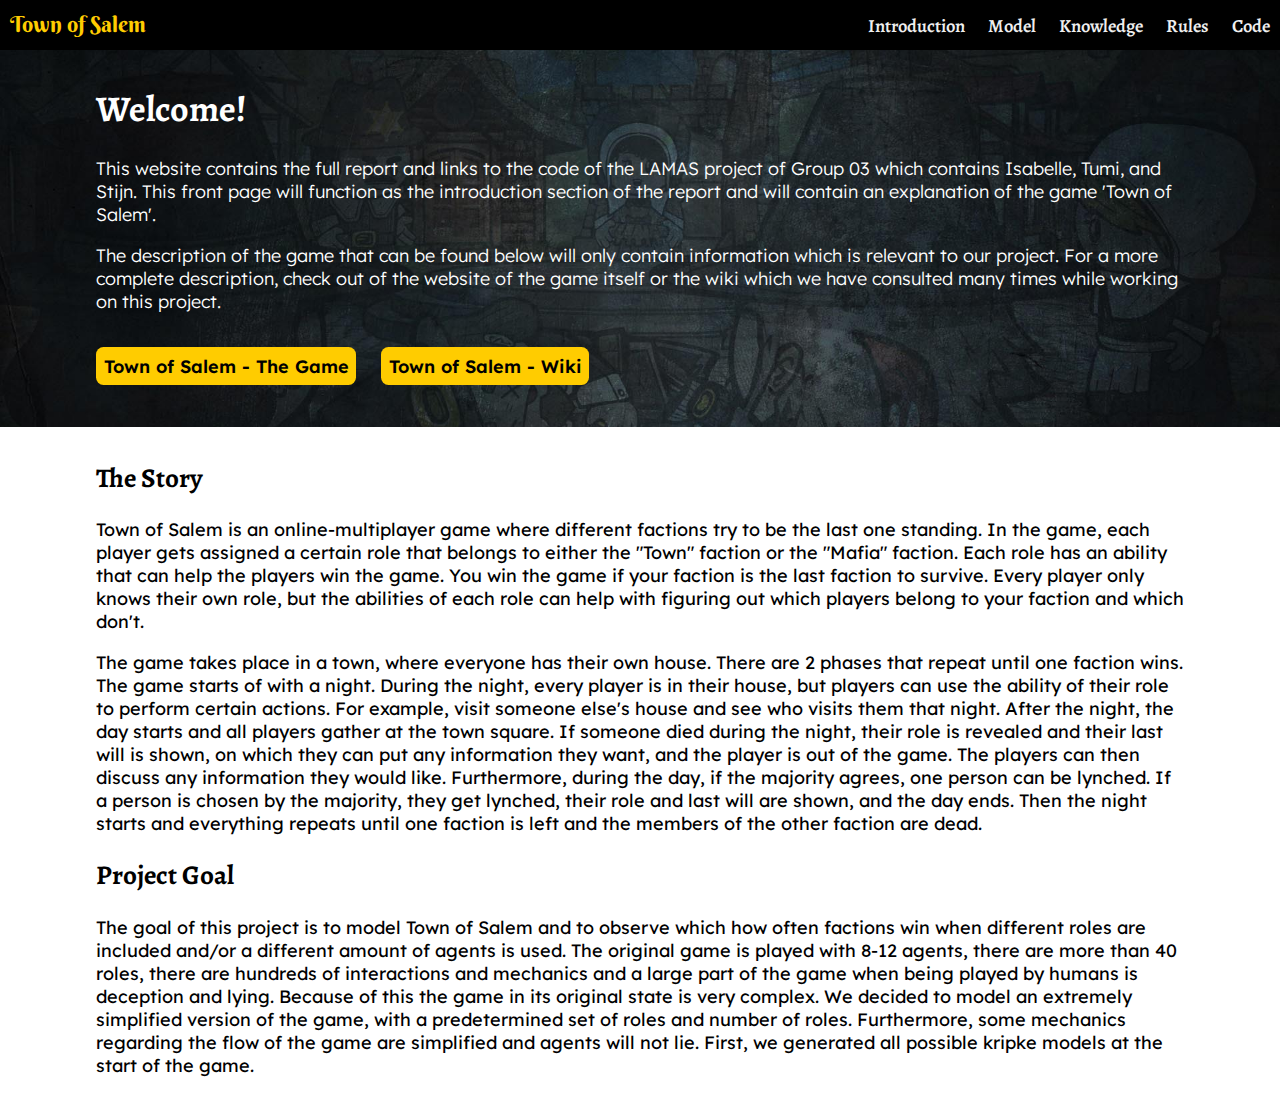
==== index.html @ 6a0440d5 "fix favicon" ====
<!doctype html>
<html>

<head>
<title>LAMAS Town Of Salem</title>
<meta name="description" content="Project page for the course LAMAS at the University of Groningen">
<link rel="preconnect" href="https://fonts.googleapis.com">
<link rel="preconnect" href="https://fonts.gstatic.com" crossorigin>
<link href="https://fonts.googleapis.com/css2?family=Alegreya:wght@400;600&family=Berkshire+Swash&family=El+Messiri:wght@500;600&family=Lexend:wght@300;400&display=swap" rel="stylesheet"> 
<link rel="stylesheet" href="mystyle.css">
<link rel="icon" type="image/x-icon" href="assets/favicon.ico">
</head>

<body>
    <div class="nav">
        <input type="checkbox" id="nav-check">
        <div class="nav-header">
          <div class="nav-title">
            <a href="index.html">Town of Salem</a>
          </div>
        </div>
        <div class="nav-btn">
          <label for="nav-check">
            <span></span>
            <span></span>
            <span></span>
          </label>
        </div>
        
        <div class="nav-links">
          <a href="index.html" target="_self">Introduction</a>
          <a href="model.html" target="_self">Model</a>
          <a href="knowledge.html" target="_self">Knowledge</a>
          <a href="rules.html" target="_self">Rules</a>
          <a href="https://github.com/DarkPr0digy/TownOfSalemLAMAS" target="_blank">Code</a>
        </div>
      </div>
      
      <div class="front-page">
            <h1>Welcome!</h1>
            <p>This website contains the full report and links to the code of the LAMAS project of Group 03 which contains Isabelle, Tumi, and Stijn. This front page will function as the introduction section of the report and will contain an explanation of the game 'Town of Salem'.</p>
            <p>The description of the game that can be found below will only contain information which is relevant to our project. For a more complete description, check out of the website of the game itself or the wiki which we have consulted many times while working on this project. </p>
            <br>
            <span>
                <a href="https://www.blankmediagames.com/" target="_blank">Town of Salem - The Game</a>
                <a href="https://town-of-salem.fandom.com/wiki/Town_of_Salem_Wiki" target="_blank">Town of Salem - Wiki</a>
            </span>
      </div>

      <div class="front-page-content">
        <h2>The Story</h2>
        <p>Town of Salem is an online-multiplayer game where different factions try to be the last one standing. In the game, each player gets assigned a certain role that belongs to either the "Town" faction or the "Mafia" faction. Each role has an ability that can help the players win the game. You win the game if your faction is the last faction to survive. Every player only knows their own role, but the abilities of each role can help with figuring out which players belong to your faction and which don't. 
        </p>
        <p>The game takes place in a town, where everyone has their own house. There are 2 phases that repeat until one faction wins. The game starts of with a night. During the night, every player is in their house, but players can use the ability of their role to perform certain actions. For example, visit someone else's house and see who visits them that night. After the night, the day starts and all players gather at the town square. If someone died during the night, their role is revealed and their last will is shown, on which they can put any information they want, and the player is out of the game. The players can then discuss any information they would like. Furthermore, during the day, if the majority agrees, one person can be lynched. If a person is chosen by the majority, they get lynched, their role and last will are shown, and the day ends. Then the night starts and everything repeats until one faction is left and the members of the other faction are dead.</p>
        
        <h2>Project Goal</h2>
        <p>The goal of this project is to model Town of Salem and to observe which how often factions win when different roles are included and/or a different amount of agents is used. The original game is played with 8-12 agents, there are more than 40 roles, there are hundreds of interactions and mechanics and a large part of the game when being played by humans is deception and lying. Because of this the game in its original state is very complex. We decided to model an extremely simplified version of the game, with a predetermined set of roles and number of roles. Furthermore, some mechanics regarding the flow of the game are simplified and agents will not lie.
          First, we generated all possible kripke models at the start of the game. </p>
      </div>

      <!-- <div class="footing">
        <p>Isabelle, Tumi, Stijn, Logical Aspects of Multi-Agent Systems, MSc AI, University of Groningen</p>
      </div> -->
</body>
</html>
---- mystyle.css ----
* {
    box-sizing: border-box;
  }
  
  body {
    margin: 0px;
    font-size:18px;
    font-family: 'Lexend', sans-serif;      
  }

  h1 {
    font-family:'Alegreya', serif;
  }

  h2 {
    font-family:'Alegreya', serif;
  }

  .front-page-content {
    padding: 10px;
    padding-left:7.5%;
    padding-right:7.5%;
    font-family: 'Lexend', sans-serif;      
  }

  /* .footing {
    background-color: black;
    color:rgba(255, 255, 255, 0.397);
    font-weight:300;
    font-size:80%;
    bottom:0;
    padding-bottom:20px;
    text-align:right;
    font-size:80%;
    font-weight: 400;
    color:grey;
    background-color:black;
    font-style: italic;
    text-align: right;
    margin-right:10px;
    margin-bottom:10px;
    padding-bottom:30px;
    position:absolute;
    box-sizing:border-box;
  }
  */

  /* .footing p {
    margin-bottom:-15px;
  } */ 

  .front-page {
    background-color: black;
    font-family: 'Lexend', sans-serif;   
    font-weight:300;   
    color:white;
    padding: 10px;
    padding-left:7.5%;
    padding-right:7.5%;
    background-image: url('assets/bg.jpg');
    padding-bottom:50px;
    background-position:center;
    background-size:cover;
  }

  .front-page a {
    color:black;
    padding:7.5px;
    background-color: rgb(255, 204, 0);
    border-radius: 7.5px;
    font-weight: 600;
    text-decoration: none;
    margin-right:20px;
    -webkit-box-decoration-break: clone;
    -o-box-decoration-break: clone;
    box-decoration-break: clone;
  }
  .front-page a:hover {
      background-color: rgba(255, 204, 0, 0.774);
  }

  .front-page a:visited { 
      text-decoration: none; 
    }

  .nav {
    height: 50px;
    width: 100%;
    background-color: black;
    position: relative;
  }

  .nav-title{
    font-family: 'Berkshire Swash', cursive;
  }
  
  .nav > .nav-header {
    display: inline;
  }
  
  .nav > .nav-header > .nav-title {
    display: inline-block;
    font-size: 22px;
    color: rgb(255, 204, 0);
    padding: 10px 10px 10px 10px;
  }

  .nav-title a{
    font-size: 22px;
    color: rgb(255, 204, 0);
    text-decoration: none;
  }
  
  .nav > .nav-btn {
    display: none;
  }
  
  .nav > .nav-links {
    display: inline;
    float: right;
    font-size: 18.5px;
    font-family: 'Alegreya', serif;
    font-weight: 600;
  }
  
  .nav > .nav-links > a {
    display: inline-block;
    padding: 13px 10px 13px 10px;
    text-decoration: none;
    color: #efefef;
  }
  
  .nav > .nav-links > a:hover {
    background-color: rgba(88, 88, 88, 0.607);
  }
  
  .nav > #nav-check {
    display: none;
  }
  
  @media (max-width:650px) {
    .nav > .nav-btn {
      display: inline-block;
      position: absolute;
      right: 0px;
      top: 0px;
    }
    .nav > .nav-btn > label {
      display: inline-block;
      width: 50px;
      height: 50px;
      padding: 13px;
    }
    .nav > .nav-btn > label:hover,.nav  #nav-check:checked ~ .nav-btn > label {
      background-color: rgba(0, 0, 0, 0.3);
    }
    .nav > .nav-btn > label > span {
      display: block;
      width: 25px;
      height: 10px;
      border-top: 2px solid #eee;
    }
    .nav > .nav-links {
      position: absolute;
      display: block;
      width: 100%;
      background-color: #333;
      height: 0px;
      transition: all 0.3s ease-in;
      overflow-y: hidden;
      top: 50px;
      left: 0px;
    }
    .nav > .nav-links > a {
      display: block;
      width: 100%;
    }
    .nav > #nav-check:not(:checked) ~ .nav-links {
      height: 0px;
    }
    .nav > #nav-check:checked ~ .nav-links {
      height: calc(100vh - 50px);
      overflow-y: auto;
    }
  }
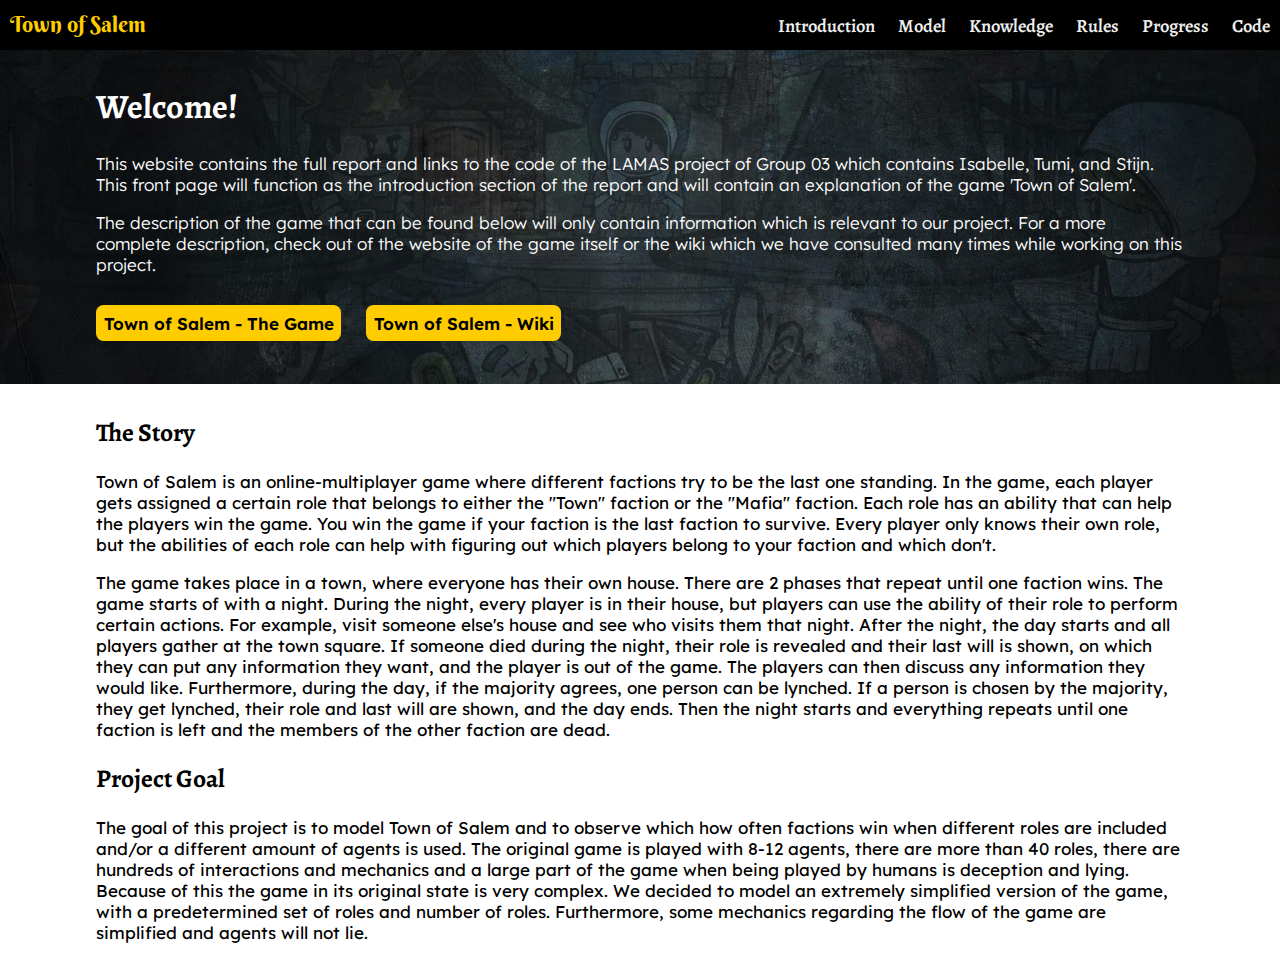
==== commit 039926fd: "Added initial content + added progress page" ====
--- a/index.html
+++ b/index.html
@@ -32,6 +32,7 @@
           <a href="model.html" target="_self">Model</a>
           <a href="knowledge.html" target="_self">Knowledge</a>
           <a href="rules.html" target="_self">Rules</a>
+          <a href="progress.html" target="_self">Progress</a>
           <a href="https://github.com/DarkPr0digy/TownOfSalemLAMAS" target="_blank">Code</a>
         </div>
       </div>
@@ -55,7 +56,7 @@
         
         <h2>Project Goal</h2>
         <p>The goal of this project is to model Town of Salem and to observe which how often factions win when different roles are included and/or a different amount of agents is used. The original game is played with 8-12 agents, there are more than 40 roles, there are hundreds of interactions and mechanics and a large part of the game when being played by humans is deception and lying. Because of this the game in its original state is very complex. We decided to model an extremely simplified version of the game, with a predetermined set of roles and number of roles. Furthermore, some mechanics regarding the flow of the game are simplified and agents will not lie.
-          First, we generated all possible kripke models at the start of the game. </p>
+        </p>
       </div>
 
       <!-- <div class="footing">
--- a/mystyle.css
+++ b/mystyle.css
@@ -4,7 +4,7 @@
   
   body {
     margin: 0px;
-    font-size:18px;
+    font-size:17px;
     font-family: 'Lexend', sans-serif;      
   }
 
@@ -14,13 +14,50 @@
 
   h2 {
     font-family:'Alegreya', serif;
+  }
+
+  h3 {
+    font-family:'Alegreya', serif;
+  }
+
+  .image-container{
+    float:left;
+    padding-right:15px;
+    width:65px;
+  }
+  .text-container{
+    display:inline;
+
+  }
+
+  .title-icon-container img {
+    float:left;
+    width:30px;
+    margin-right:10px;
   }
 
   .front-page-content {
     padding: 10px;
     padding-left:7.5%;
     padding-right:7.5%;
-    font-family: 'Lexend', sans-serif;      
+    font-family: 'Lexend', sans-serif; 
+    font-weight:400;     
+  }
+
+
+
+  .front-page-content a {
+    color: #000000;
+    text-decoration: none;
+    padding: 2px 0px 1px;
+    background-image: linear-gradient(transparent 0%, transparent calc(50% - 9px), #00999959 calc(50% - 9px), #00999959 100%);    
+    background-size: 100% 200%;
+    transition: background-position 120ms ease-in-out 0s, padding 120ms ease-in-out 0s;
+  }
+
+  .front-page-content a:hover {
+    background-position: 0px 100%;
+    background-image: linear-gradient(transparent 0%, transparent calc(50% - 9px), #00999959 calc(50% - 9px), #00999959 100%);
   }
 
   /* .footing {
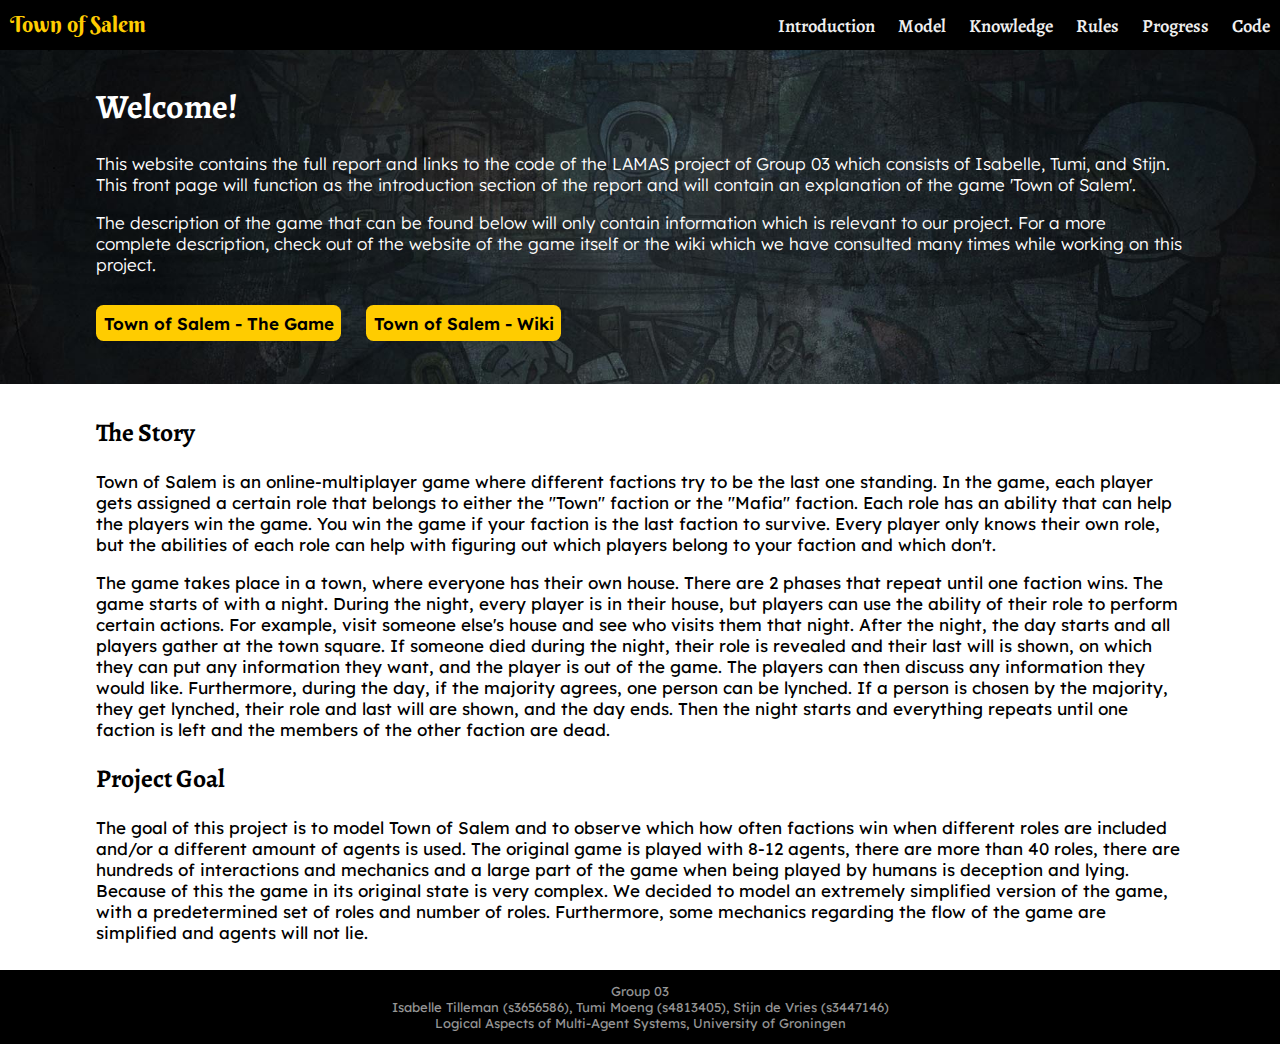
==== commit 3383cb58: "added footer with names" ====
--- a/index.html
+++ b/index.html
@@ -39,7 +39,7 @@
       
       <div class="front-page">
             <h1>Welcome!</h1>
-            <p>This website contains the full report and links to the code of the LAMAS project of Group 03 which contains Isabelle, Tumi, and Stijn. This front page will function as the introduction section of the report and will contain an explanation of the game 'Town of Salem'.</p>
+            <p>This website contains the full report and links to the code of the LAMAS project of Group 03 which consists of Isabelle, Tumi, and Stijn. This front page will function as the introduction section of the report and will contain an explanation of the game 'Town of Salem'.</p>
             <p>The description of the game that can be found below will only contain information which is relevant to our project. For a more complete description, check out of the website of the game itself or the wiki which we have consulted many times while working on this project. </p>
             <br>
             <span>
@@ -59,8 +59,8 @@
         </p>
       </div>
 
-      <!-- <div class="footing">
-        <p>Isabelle, Tumi, Stijn, Logical Aspects of Multi-Agent Systems, MSc AI, University of Groningen</p>
-      </div> -->
+      <div class="footing">
+        <p>Group 03 <br> Isabelle Tilleman (s3656586), Tumi Moeng (s4813405), Stijn de Vries (s3447146)<br>Logical Aspects of Multi-Agent Systems, University of Groningen</p>
+      </div>
 </body>
 </html>
--- a/mystyle.css
+++ b/mystyle.css
@@ -44,8 +44,6 @@
     font-weight:400;     
   }
 
-
-
   .front-page-content a {
     color: #000000;
     text-decoration: none;
@@ -59,6 +57,19 @@
     background-position: 0px 100%;
     background-image: linear-gradient(transparent 0%, transparent calc(50% - 9px), #00999959 calc(50% - 9px), #00999959 100%);
   }
+
+ .footing {
+    padding: .1px;
+    padding-left:7.5%;
+    padding-right:7.5%;
+    font-family: 'Lexend', sans-serif; 
+    font-weight:400;
+    text-align:center;
+    background-color: black;
+    color: rgba(255, 255, 255, 0.596);
+    font-size:13px;
+ }
+
 
   /* .footing {
     background-color: black;
@@ -103,7 +114,7 @@
   .front-page a {
     color:black;
     padding:7.5px;
-    background-color: rgb(255, 204, 0);
+    background-color: #ffcc00;
     border-radius: 7.5px;
     font-weight: 600;
     text-decoration: none;
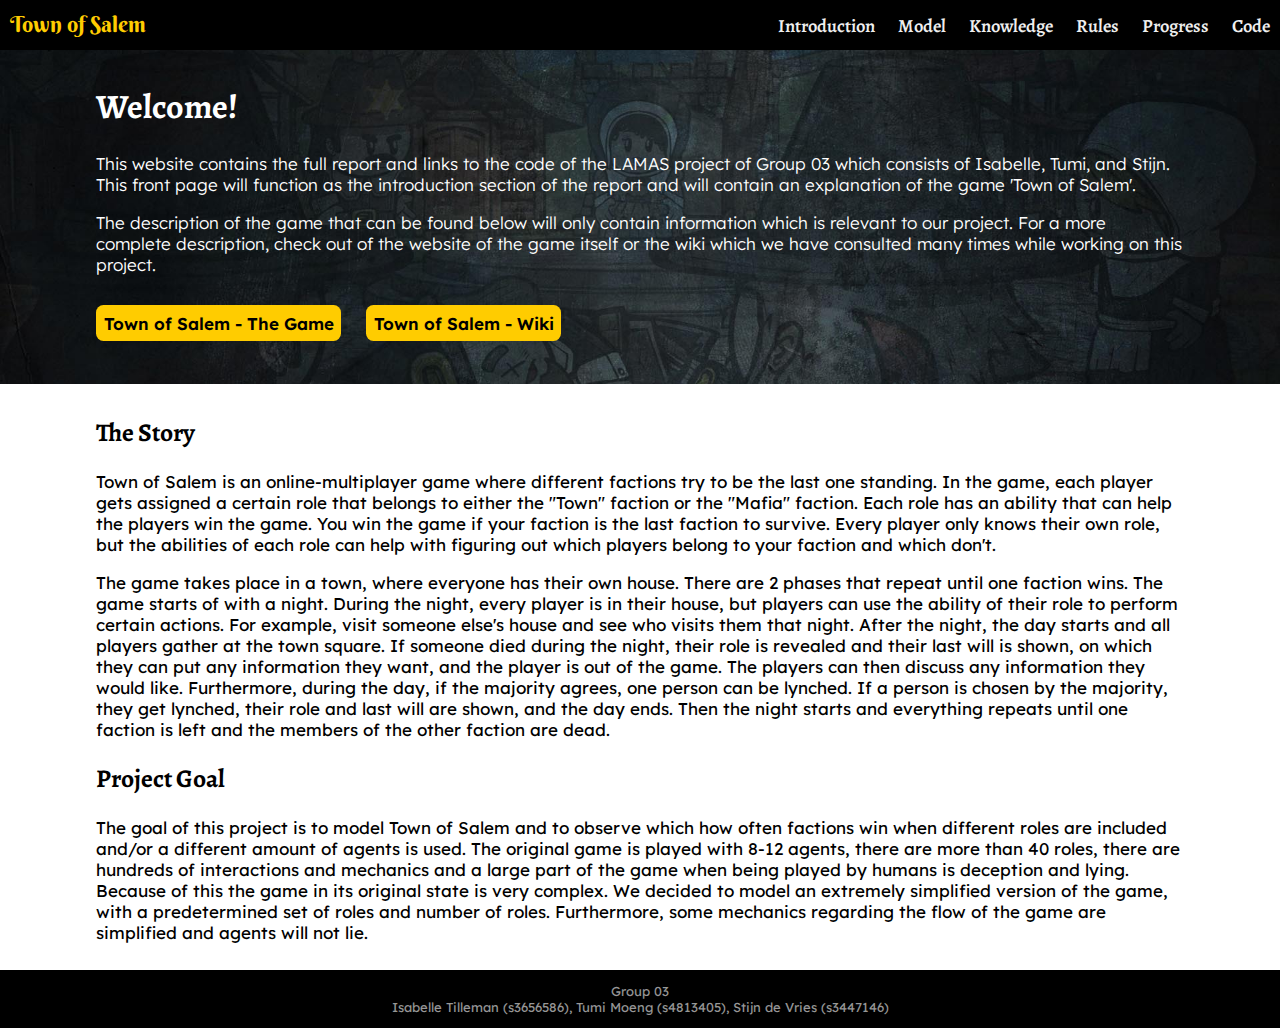
==== commit 0d134d85: "Added footer with names" ====
--- a/index.html
+++ b/index.html
@@ -60,7 +60,7 @@
       </div>
 
       <div class="footing">
-        <p>Group 03 <br> Isabelle Tilleman (s3656586), Tumi Moeng (s4813405), Stijn de Vries (s3447146)<br>Logical Aspects of Multi-Agent Systems, University of Groningen</p>
+        <p>Group 03 <br> Isabelle Tilleman (s3656586), Tumi Moeng (s4813405), Stijn de Vries (s3447146)</p>
       </div>
 </body>
 </html>
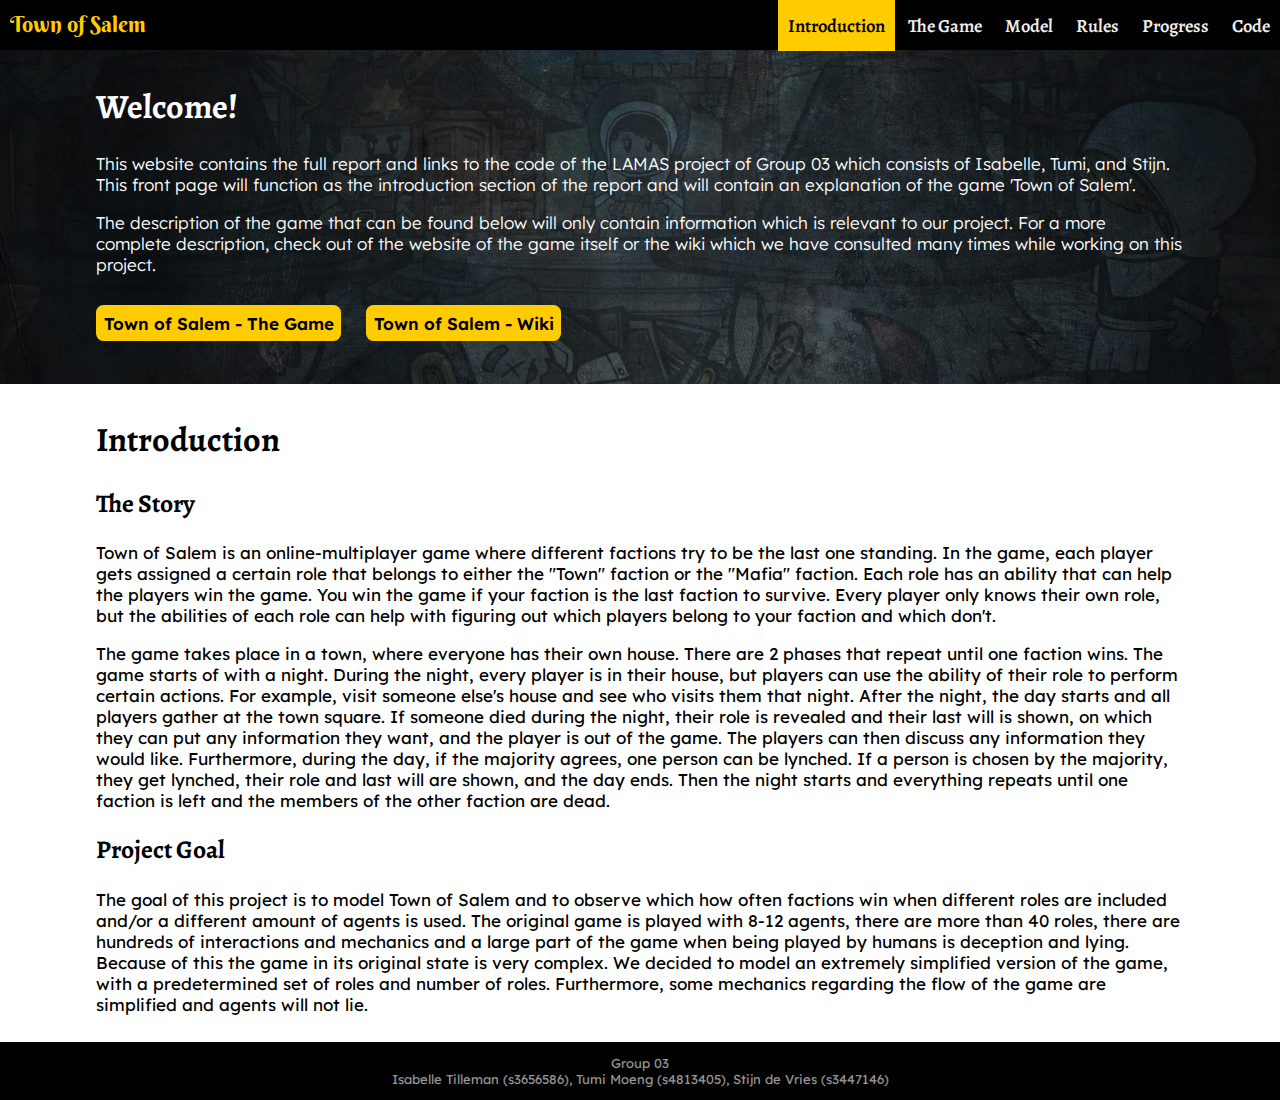
==== commit b9d5a2ee: "Added up to section 3.3 (not including 3.3.1)" ====
--- a/index.html
+++ b/index.html
@@ -28,9 +28,9 @@
         </div>
         
         <div class="nav-links">
-          <a href="index.html" target="_self">Introduction</a>
-          <a href="model.html" target="_self">Model</a>
-          <a href="knowledge.html" target="_self">Knowledge</a>
+          <a style="background-color:#ffcc00;color:black;box-shadow:0.5px 1px 1px rgba(0, 0, 0, 0.304);" href="index.html" target="_self">Introduction</a>
+          <a href="model.html" target="_self">The Game</a>
+          <a href="knowledge.html" target="_self">Model</a>
           <a href="rules.html" target="_self">Rules</a>
           <a href="progress.html" target="_self">Progress</a>
           <a href="https://github.com/DarkPr0digy/TownOfSalemLAMAS" target="_blank">Code</a>
@@ -49,6 +49,7 @@
       </div>
 
       <div class="front-page-content">
+        <h1>Introduction</h1>
         <h2>The Story</h2>
         <p>Town of Salem is an online-multiplayer game where different factions try to be the last one standing. In the game, each player gets assigned a certain role that belongs to either the "Town" faction or the "Mafia" faction. Each role has an ability that can help the players win the game. You win the game if your faction is the last faction to survive. Every player only knows their own role, but the abilities of each role can help with figuring out which players belong to your faction and which don't. 
         </p>
--- a/mystyle.css
+++ b/mystyle.css
@@ -25,6 +25,7 @@
     padding-right:15px;
     width:65px;
   }
+  
   .text-container{
     display:inline;
 
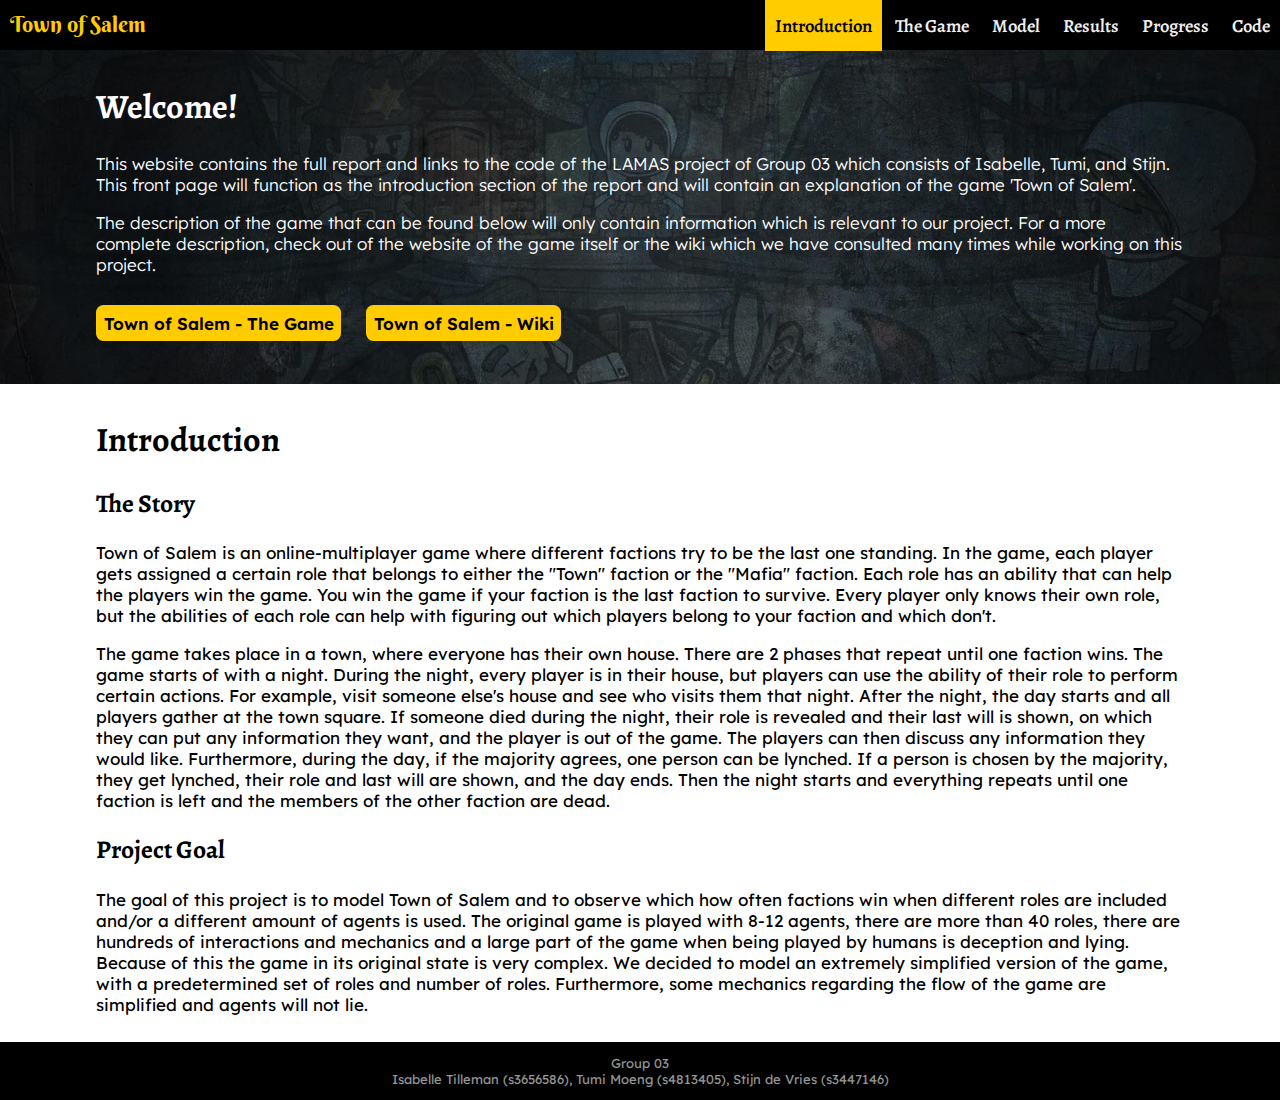
==== commit 60fa31cf: "added results stuff" ====
--- a/index.html
+++ b/index.html
@@ -31,7 +31,7 @@
           <a style="background-color:#ffcc00;color:black;box-shadow:0.5px 1px 1px rgba(0, 0, 0, 0.304);" href="index.html" target="_self">Introduction</a>
           <a href="model.html" target="_self">The Game</a>
           <a href="knowledge.html" target="_self">Model</a>
-          <a href="rules.html" target="_self">Rules</a>
+          <a href="rules.html" target="_self">Results</a>
           <a href="progress.html" target="_self">Progress</a>
           <a href="https://github.com/DarkPr0digy/TownOfSalemLAMAS" target="_blank">Code</a>
         </div>
--- a/mystyle.css
+++ b/mystyle.css
@@ -49,14 +49,14 @@
     color: #000000;
     text-decoration: none;
     padding: 2px 0px 1px;
-    background-image: linear-gradient(transparent 0%, transparent calc(50% - 9px), #00999959 calc(50% - 9px), #00999959 100%);    
+    background-image: linear-gradient(transparent 0%, transparent calc(50% - 9px), #ffcc00 calc(50% - 9px), #ffcc00 100%);    
     background-size: 100% 200%;
     transition: background-position 120ms ease-in-out 0s, padding 120ms ease-in-out 0s;
   }
 
   .front-page-content a:hover {
     background-position: 0px 100%;
-    background-image: linear-gradient(transparent 0%, transparent calc(50% - 9px), #00999959 calc(50% - 9px), #00999959 100%);
+    background-image: linear-gradient(transparent 0%, transparent calc(50% - 9px), #ffcc00 calc(50% - 9px), #ffcc00 100%);
   }
 
  .footing {
@@ -70,6 +70,74 @@
     color: rgba(255, 255, 255, 0.596);
     font-size:13px;
  }
+
+ table {
+  caption-side:bottom;
+ }
+ caption {
+  padding-top:10px;
+  text-align:left;
+ }
+
+ figure {
+  width:600px;
+  margin: 25px 0;
+ }
+
+ .fig-img {
+  width:600px;
+ }
+
+  .tg  {
+    border-collapse: collapse;
+    margin: 25px 0;
+    min-width: 600px;
+    box-shadow: 0 0 5px rgba(0, 0, 0, 0.10);
+    border-radius: 5px 5px 0 0;
+    overflow:hidden;
+  }
+  .tg td{
+    border-color:#ffcc00;
+    /* border-style:solid; */
+    /* border-width:2px; */
+    overflow:hidden;
+    padding:12px 15px;
+    word-break:normal;
+  }
+  .tg th{
+    border-color:#ffcc00;
+    background-color:#ffcc00;
+    /* border-style:solid; */
+    /* border-width:2px; */
+    overflow:hidden;
+    padding:10px 5px;
+    word-break:normal;
+    /* font-family: 'Alegreya', serif; */
+    /* font-size:17px; */
+    text-align:left;
+  }
+
+  .tg tbody tr {
+    border-bottom: thin solid #dddddd;
+}
+
+.tg tbody tr:nth-of-type(even) {
+    background-color: #f3f3f3;
+}
+
+.tg tbody tr:last-of-type {
+    border-bottom: 2px solid #ffcc00;
+}
+
+  .tg .tg-uog8{
+    /* border-color:inherit; */
+    text-align:left;
+    text-decoration:underline;
+    vertical-align:top}
+  .tg .tg-0pky{
+    /* border-color:inherit; */
+    text-align:left;
+    vertical-align:top}
 
 
   /* .footing {
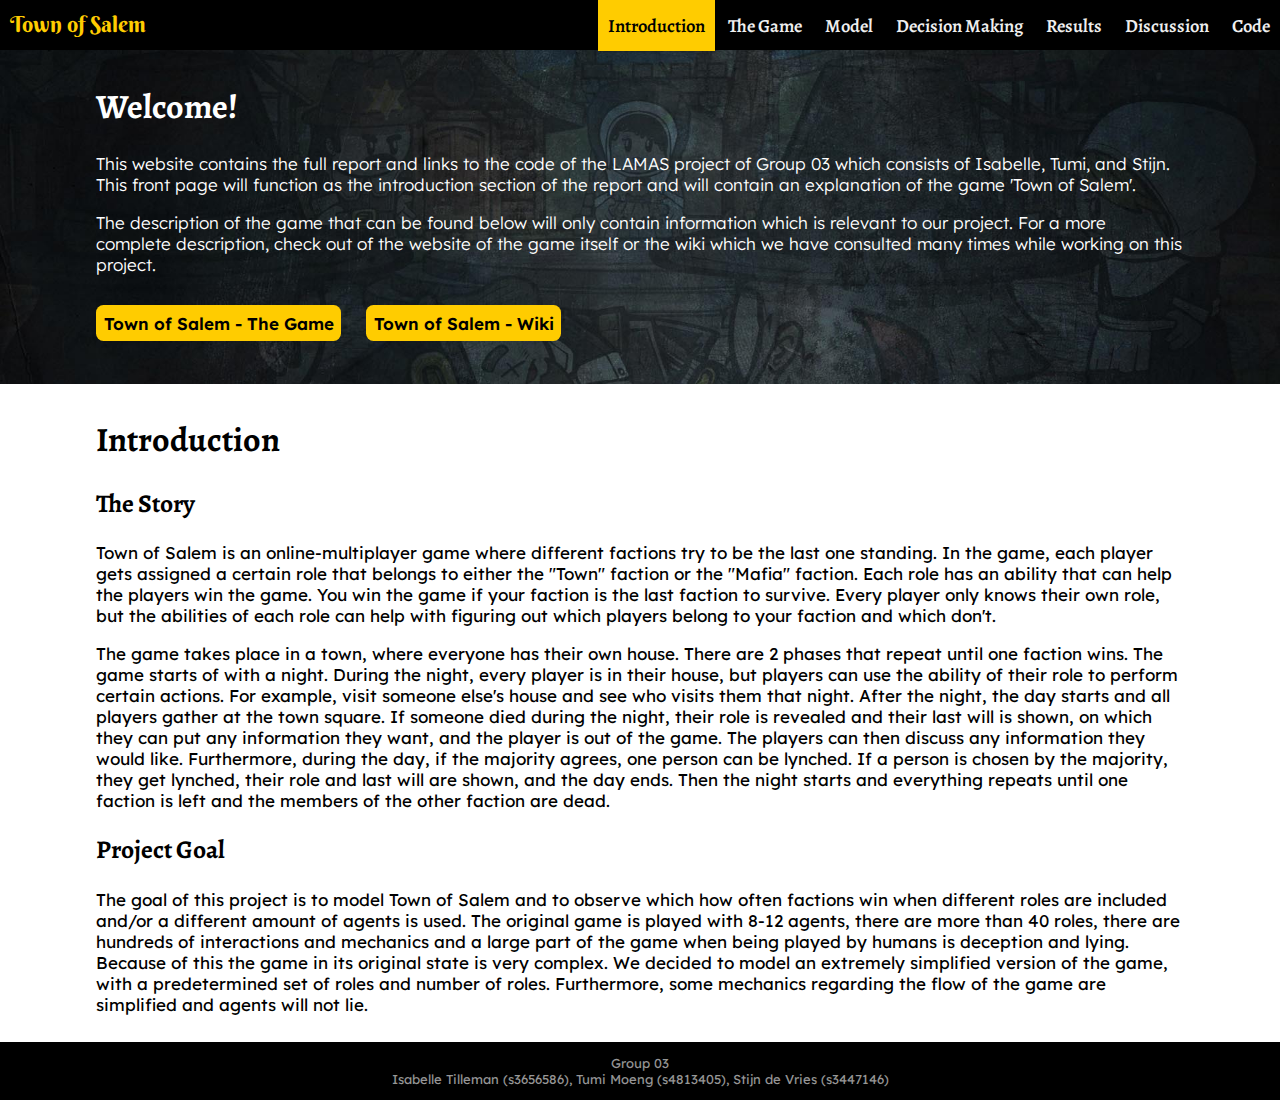
==== commit 8fbe728a: "very, very rough first version" ====
--- a/index.html
+++ b/index.html
@@ -29,10 +29,11 @@
         
         <div class="nav-links">
           <a style="background-color:#ffcc00;color:black;box-shadow:0.5px 1px 1px rgba(0, 0, 0, 0.304);" href="index.html" target="_self">Introduction</a>
-          <a href="model.html" target="_self">The Game</a>
-          <a href="knowledge.html" target="_self">Model</a>
-          <a href="rules.html" target="_self">Results</a>
-          <a href="progress.html" target="_self">Progress</a>
+          <a href="the-game.html" target="_self">The Game</a>
+          <a href="model.html" target="_self">Model</a>
+          <a href="decision-making.html" target="_self">Decision Making</a>
+          <a href="results.html" target="_self">Results</a>
+          <a href="discussion.html" target="_self">Discussion</a>
           <a href="https://github.com/DarkPr0digy/TownOfSalemLAMAS" target="_blank">Code</a>
         </div>
       </div>
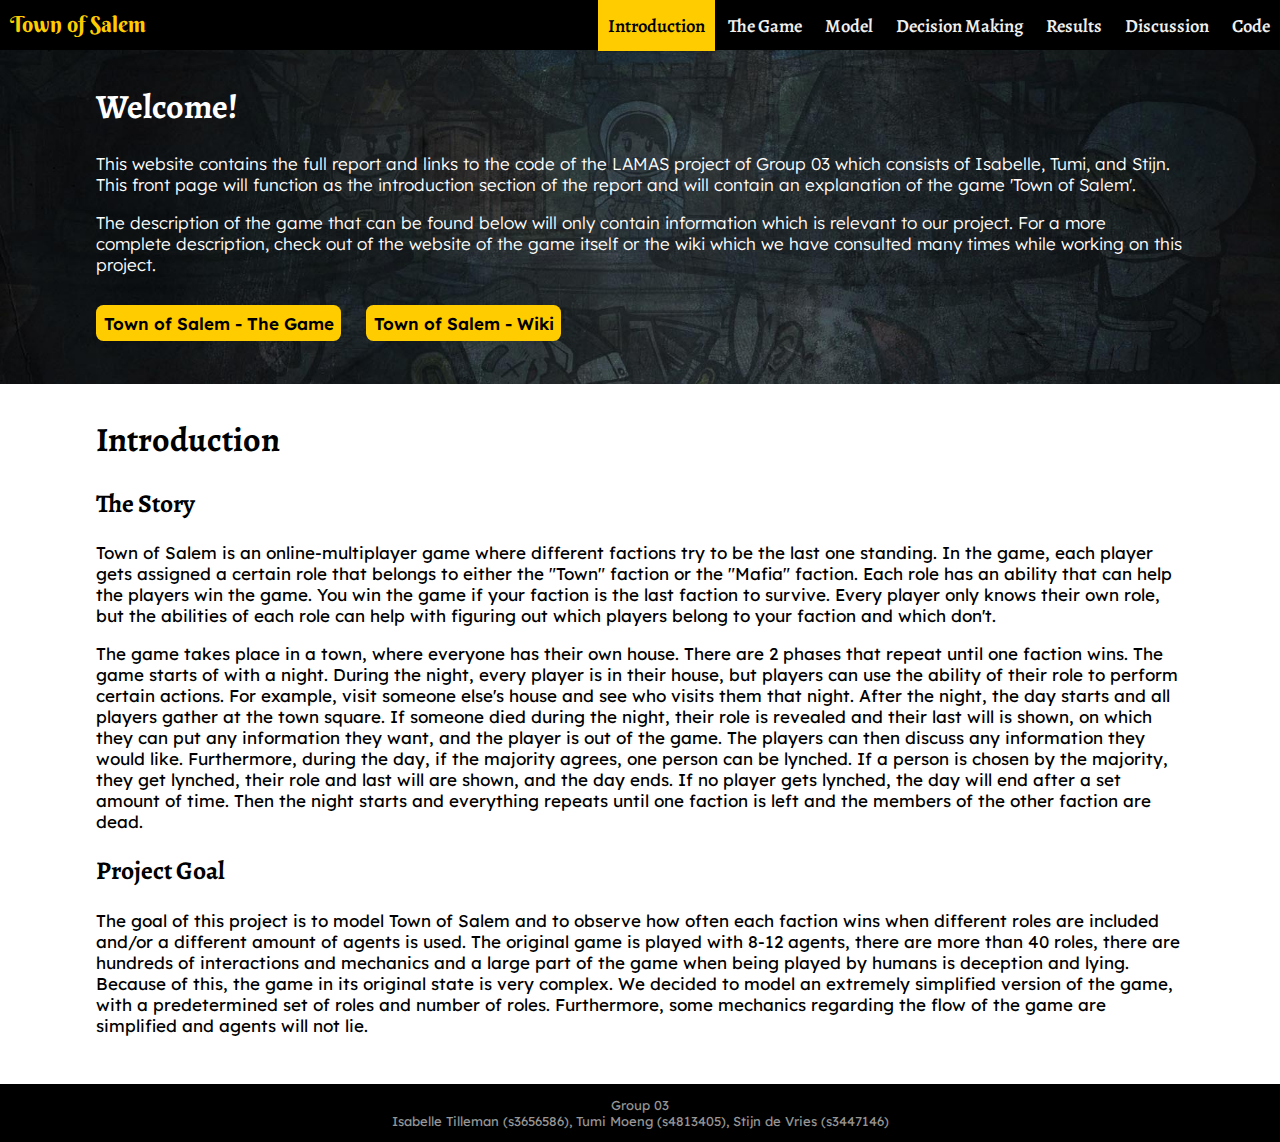
==== commit 4609186c: "Updated introduction, game, model and decision making" ====
--- a/index.html
+++ b/index.html
@@ -52,13 +52,14 @@
       <div class="front-page-content">
         <h1>Introduction</h1>
         <h2>The Story</h2>
-        <p>Town of Salem is an online-multiplayer game where different factions try to be the last one standing. In the game, each player gets assigned a certain role that belongs to either the "Town" faction or the "Mafia" faction. Each role has an ability that can help the players win the game. You win the game if your faction is the last faction to survive. Every player only knows their own role, but the abilities of each role can help with figuring out which players belong to your faction and which don't. 
+        <p>Town of Salem is an online-multiplayer game where different factions try to be the last one standing. In the game, each player gets assigned a certain role that belongs to either the "Town" faction or the "Mafia" faction. Each role has an ability that can help the players win the game. You win the game if your faction is the last faction to survive. Every player only knows their own role, but the abilities of each role can help with figuring out which players belong to your faction and which don't.
         </p>
-        <p>The game takes place in a town, where everyone has their own house. There are 2 phases that repeat until one faction wins. The game starts of with a night. During the night, every player is in their house, but players can use the ability of their role to perform certain actions. For example, visit someone else's house and see who visits them that night. After the night, the day starts and all players gather at the town square. If someone died during the night, their role is revealed and their last will is shown, on which they can put any information they want, and the player is out of the game. The players can then discuss any information they would like. Furthermore, during the day, if the majority agrees, one person can be lynched. If a person is chosen by the majority, they get lynched, their role and last will are shown, and the day ends. Then the night starts and everything repeats until one faction is left and the members of the other faction are dead.</p>
+        <p>The game takes place in a town, where everyone has their own house. There are 2 phases that repeat until one faction wins. The game starts of with a night. During the night, every player is in their house, but players can use the ability of their role to perform certain actions. For example, visit someone else's house and see who visits them that night. After the night, the day starts and all players gather at the town square. If someone died during the night, their role is revealed and their last will is shown, on which they can put any information they want, and the player is out of the game. The players can then discuss any information they would like. Furthermore, during the day, if the majority agrees, one person can be lynched. If a person is chosen by the majority, they get lynched, their role and last will are shown, and the day ends. If no player gets lynched, the day will end after a set amount of time. Then the night starts and everything repeats until one faction is left and the members of the other faction are dead.</p>
         
         <h2>Project Goal</h2>
-        <p>The goal of this project is to model Town of Salem and to observe which how often factions win when different roles are included and/or a different amount of agents is used. The original game is played with 8-12 agents, there are more than 40 roles, there are hundreds of interactions and mechanics and a large part of the game when being played by humans is deception and lying. Because of this the game in its original state is very complex. We decided to model an extremely simplified version of the game, with a predetermined set of roles and number of roles. Furthermore, some mechanics regarding the flow of the game are simplified and agents will not lie.
+        <p>The goal of this project is to model Town of Salem and to observe how often each faction wins when different roles are included and/or a different amount of agents is used. The original game is played with 8-12 agents, there are more than 40 roles, there are hundreds of interactions and mechanics and a large part of the game when being played by humans is deception and lying. Because of this, the game in its original state is very complex. We decided to model an extremely simplified version of the game, with a predetermined set of roles and number of roles. Furthermore, some mechanics regarding the flow of the game are simplified and agents will not lie.
         </p>
+        <br>
       </div>
 
       <div class="footing">
